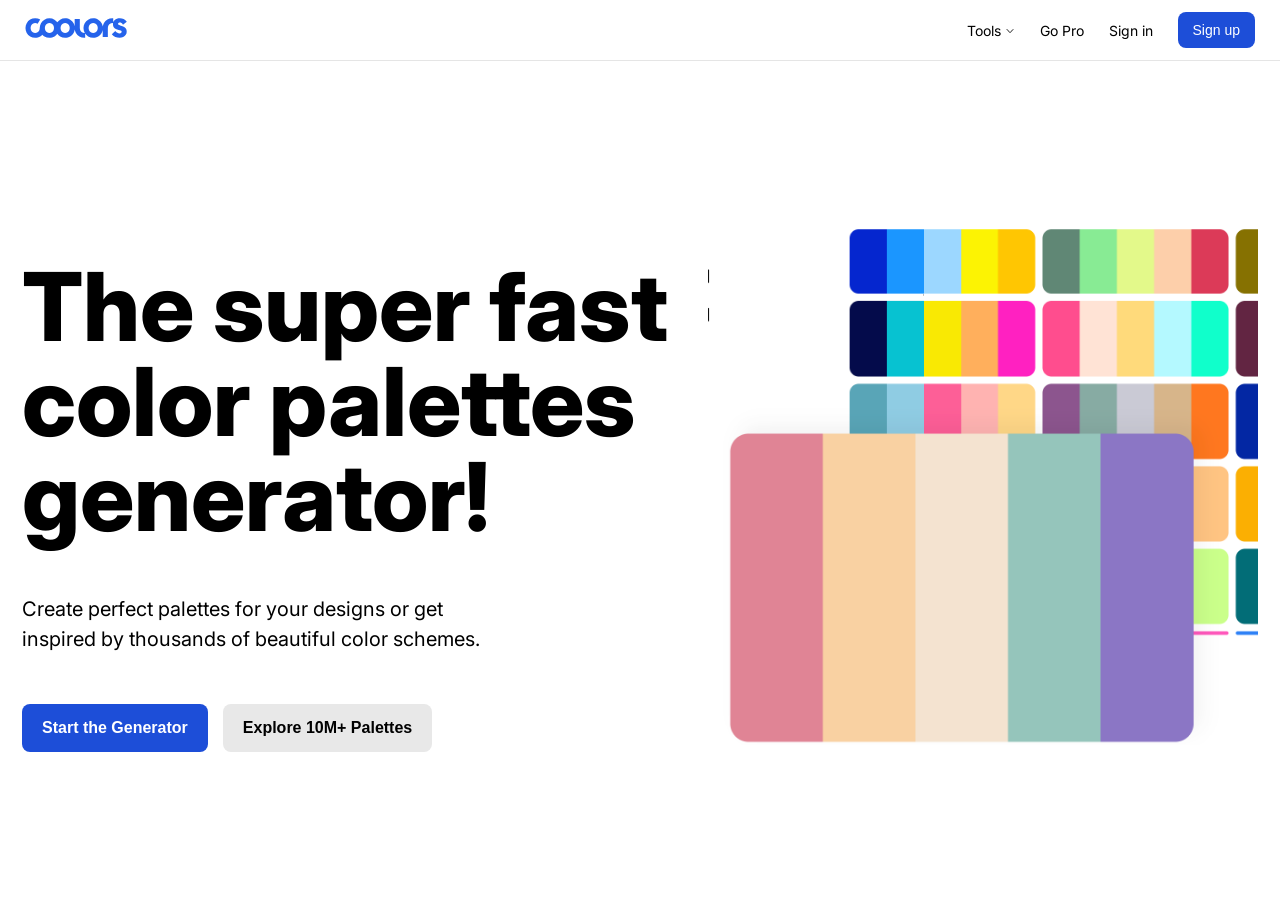
==== default.html @ cf5dc48a "first commit" ====
<!DOCTYPE html>
<html lang="en">

<head>
    <title>Coolors - The super fast color palettes generator!</title>
    <link rel="stylesheet" href="./style.css" >
    <link rel="preconnect" href="https://fonts.googleapis.com">
<link rel="preconnect" href="https://fonts.gstatic.com" crossorigin>
<link href="https://fonts.googleapis.com/css2?family=Inter:ital,opsz,wght@0,14..32,100..900;1,14..32,100..900&display=swap" rel="stylesheet">
</head>

<body>
    <header> 
        <div class="logo"> <img src="./images/logo.svg" alt="logo" > </div>
        <div class="navs">
            <nav> Tools  <img class="down" src="./images/down-arrow.png" width="10xp"> </nav>
            <nav> Go Pro </nav>
            <nav> Sign in </nav>
            <button> Sign up </button>
        </div> 
    </header>

    <main>
        <section class="herosection">
            <div class="herotext">
                <h1> The super fast <br>
                color palettes <br>
                generator! </h1>
                <p> Create perfect palettes for your designs or get <br> 
                inspired by thousands of beautiful color schemes. </p>
                <div class="herobutton">
                <button class="activebutton"> Start the Generator </button>
                <button class="inactivebutton"> Explore 10M+ Palettes </button>
                </div> 
            </div>
            <div class="heroimage">
                <img src="./images/hero.png" alt="Hero image">
            </div>
        </section>
    </main>







</body>

</html>
---- style.css ----
body{
    margin: 0;
    font-family: "Inter", sans-serif;
}

header{
    /* background-color: green; */
    display: flex;
    justify-content: space-between;
    padding: 12px 25px;
    align-items: center;
    border-bottom: 1px solid #e5e5e5;
}

.logo{
    width: 120px;
}

.navs{
    /* background-color: black; */
    display: flex;
    gap: 25px;
    cursor: pointer;
    align-items: center;
    font-size: 14px;
}

button{
padding: 10px 15px;
font-size: 14px;
border-radius: 8px;
border: none;
color: white;
background-color: #1D4ED8;
cursor: pointer;
/* font-weight: 600; */
}

.herosection{
display: flex;
justify-content: center;
gap: 40px;
align-items: center;
min-height: 90vh;

/* background-color: maroon; */
/* padding: 0 20px 0 50px; */
}

.herotext {
    display: flex;
    flex-direction: column;
    gap: 50px;
}

h1{
    font-size: 95px;
    line-height: 1;
    font-weight: 800;
    /* background-color: green; */
    margin-bottom: 0;

}
p{
    font-size: 20px;
    line-height: 1.5;
    /* background-color: red; */
    margin: 0;
}

.herobutton {
    display: flex;
    gap: 15px;
}

.activebutton{
padding: 15px 20px;
font-weight: bold;
font-size: 16px;
}

.inactivebutton{
padding: 15px 20px;
font-weight: bold;
font-size: 16px;
background-color: #E8E8E8;
color: black;
}

.heroimage{
    width: 550px;
}

.heroimage img {
    /* background-color: black; */
    width: 100%;
    height: auto;
}
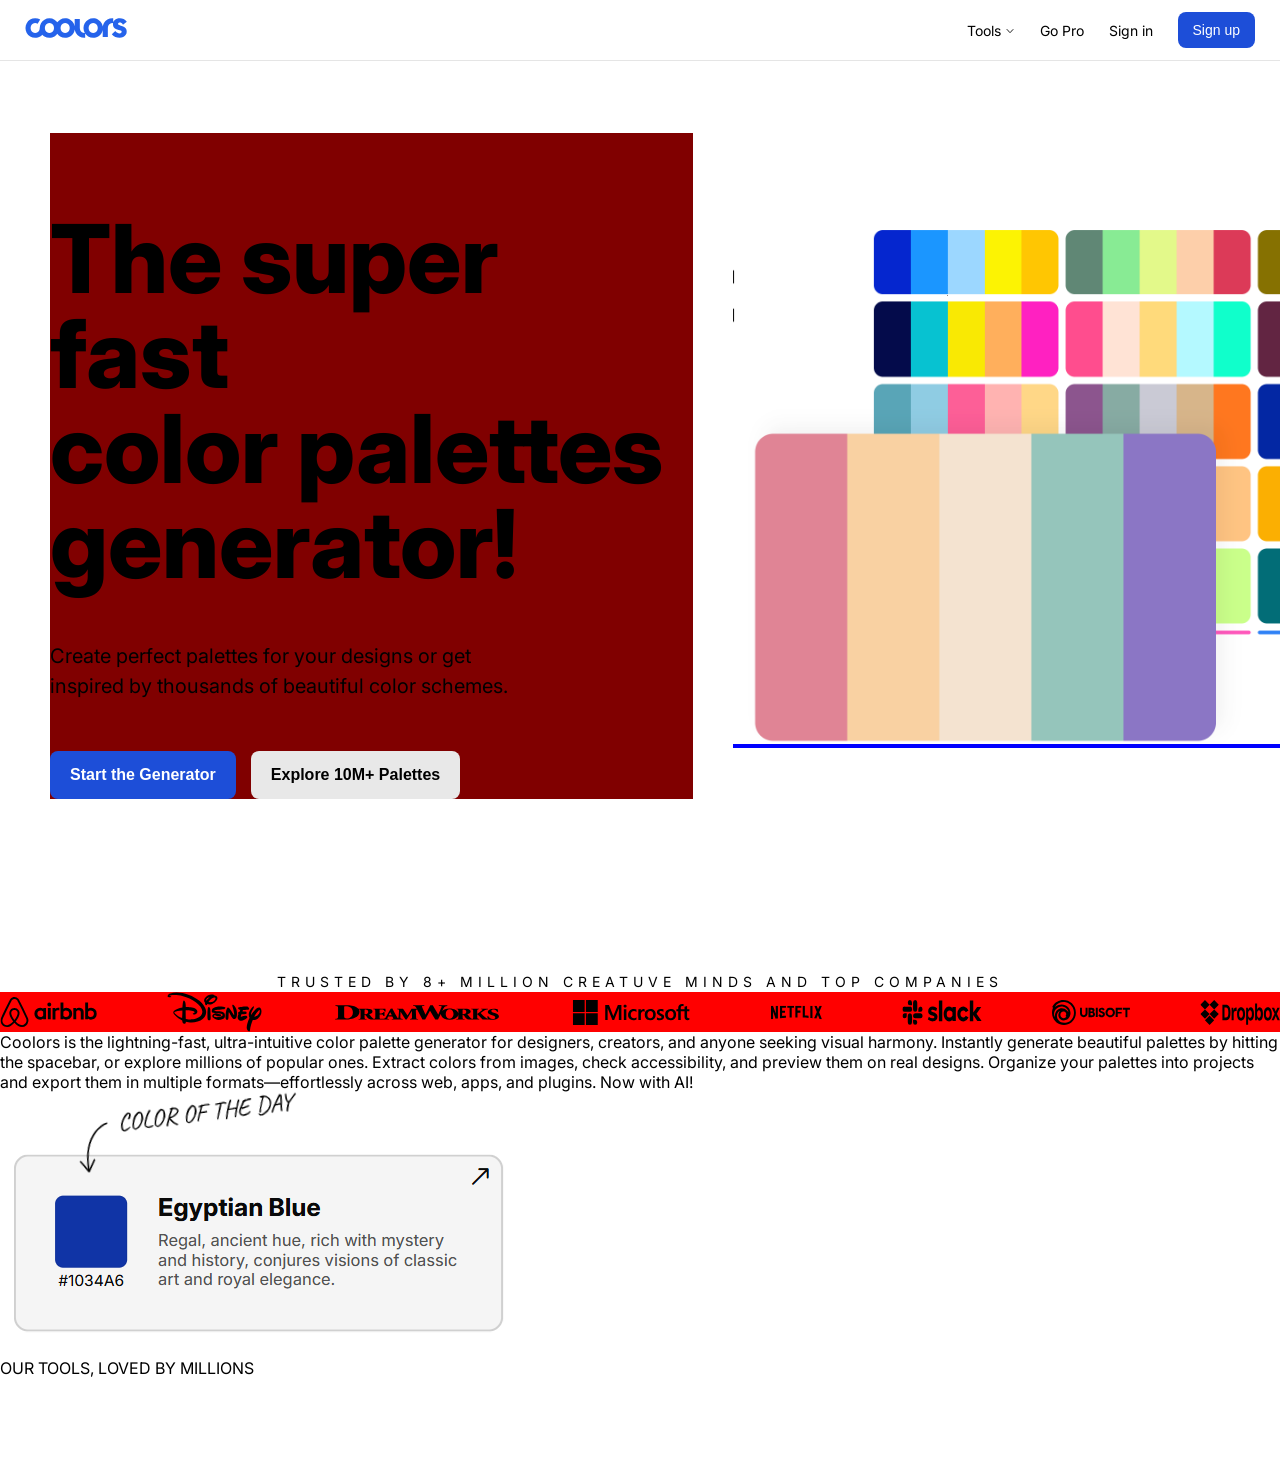
==== commit 22bb7b4e: "continued styling of the webpage" ====
--- a/default.html
+++ b/default.html
@@ -37,7 +37,40 @@
                 <img src="./images/hero.png" alt="Hero image">
             </div>
         </section>
+
+        <section class="partners">
+            <div class="headingtext">
+                <p> TRUSTED BY 8+ MILLION CREATUVE MINDS AND TOP COMPANIES </p>
+            </div>
+            <div class="movingbrands">
+                <img src="./images/airbnb.svg" alt="airbnb" width="100px" height="30px">
+                <img src="./images/disney.svg" alt="disney" width="100px" height="40px">
+                <img src="./images/dreamwork.svg" alt="dreamwork" width="170px" height="40px">
+                <img src="./images/microsoft.svg" alt="microsoft" width="120px" height="25px">
+                <img src="./images/netflix.svg" alt="netflix" width="80px" height="25px">
+                <img src="./images/slack.svg" alt="slack" width="80px" height="25px">
+                <img src="./images/ubisoft.svg" alt="ubisoft" width="80px" height="25px">
+                <img src="./images/dropbox.svg" alt="dropbox" width="80px" height="25px">
+            </div>
+            <div class="partnerbody">
+                  <div class="partnercopy">
+                    Coolors is the lightning-fast, ultra-intuitive color palette generator for designers, creators, and anyone seeking visual harmony. Instantly generate beautiful palettes by hitting the spacebar, or explore millions of popular ones. Extract colors from images, check accessibility, and preview them on real designs. Organize your palettes into projects and export them in multiple formats—effortlessly across web, apps, and plugins. Now with AI!
+                </div>
+                <div class="partnersimage">
+                    <img src="./images/partnersimage.png">
+                </div>
+            </div>
+            <div>
+                OUR TOOLS, LOVED BY MILLIONS
+            </div>
+        </section>
+
+
+
     </main>
+
+
+
 
 
 
--- a/style.css
+++ b/style.css
@@ -42,7 +42,6 @@
 gap: 40px;
 align-items: center;
 min-height: 90vh;
-
 /* background-color: maroon; */
 /* padding: 0 20px 0 50px; */
 }
@@ -51,6 +50,8 @@
     display: flex;
     flex-direction: column;
     gap: 50px;
+    background-color: maroon;
+    margin-left: 50px;
 }
 
 h1{
@@ -89,10 +90,33 @@
 
 .heroimage{
     width: 550px;
+    background-color: blue
 }
 
 .heroimage img {
     /* background-color: black; */
     width: 100%;
     height: auto;
-} +} 
+
+.partners{
+    margin: 100px 0;
+
+}
+
+.movingbrands{
+    display: flex;
+    align-items: center;
+    gap: 70px;
+    background-color: red;
+}
+
+.headingtext{
+    font-size: 12px;
+    /* background-color: #1D4ED8; */
+    text-align: center;
+}
+.headingtext p{
+    font-size: 14px;
+    letter-spacing: 5px;
+}   
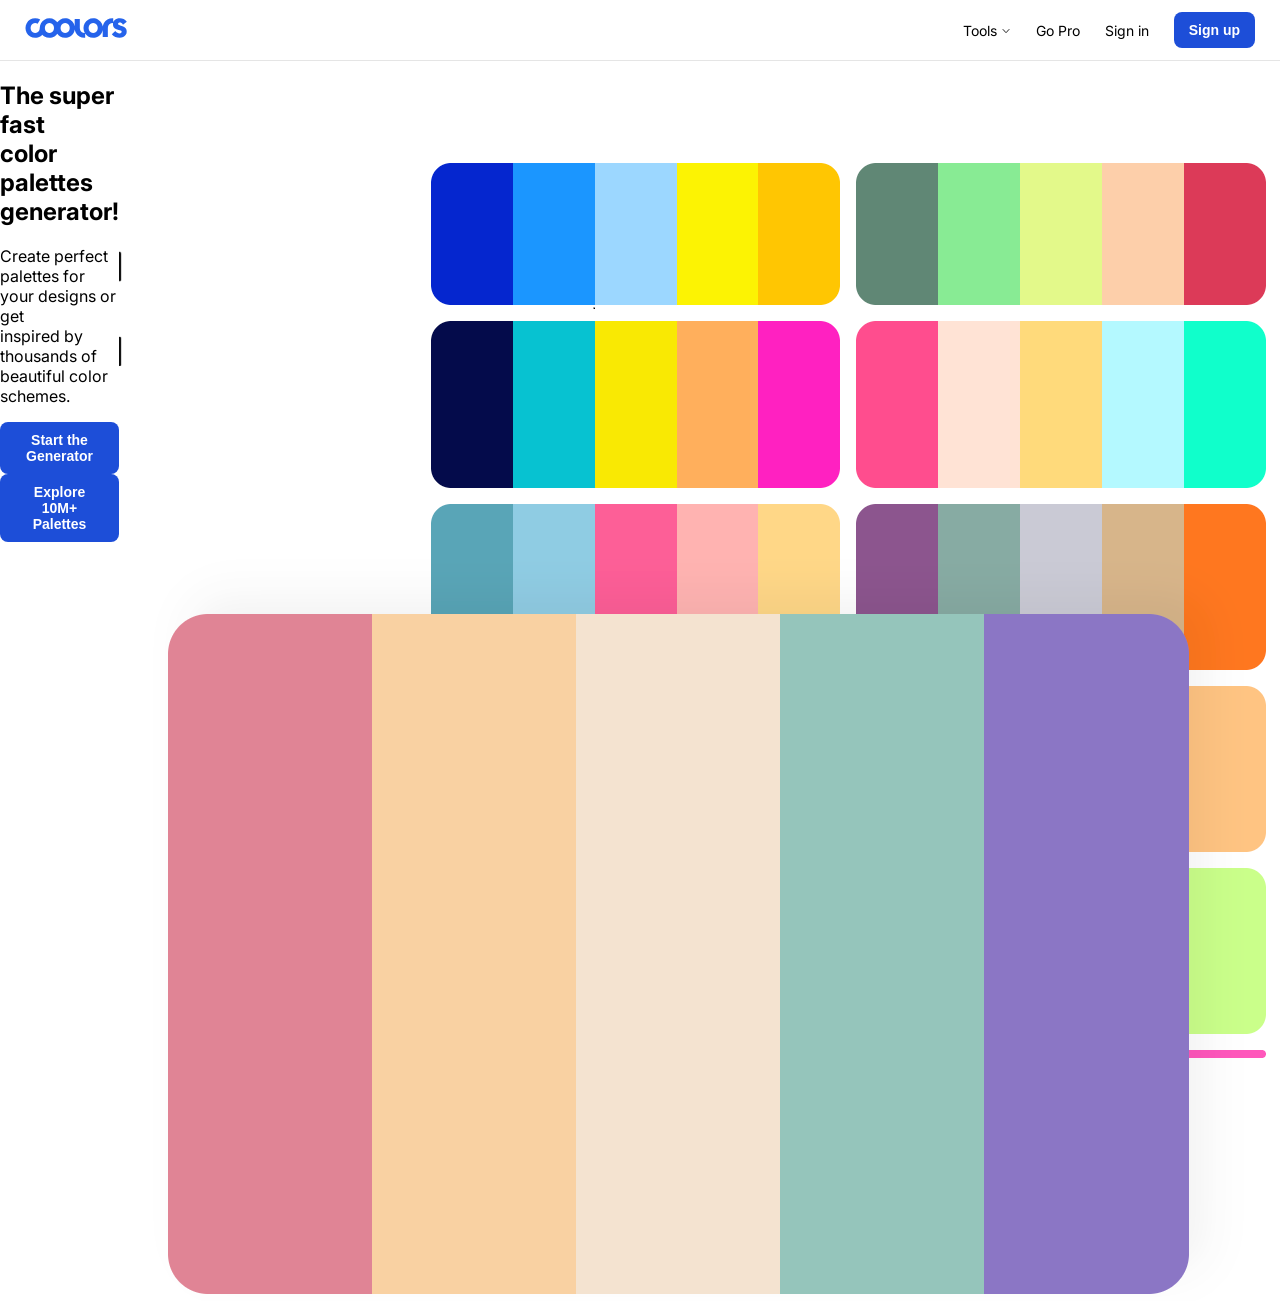
==== commit 308ef106: "Update assignment with corrections and responsiveness" ====
--- a/default.html
+++ b/default.html
@@ -10,6 +10,8 @@
 </head>
 
 <body>
+
+ <!-- Header -->
     <header> 
         <div class="logo"> <img src="./images/logo.svg" alt="logo" > </div>
         <div class="navs">
@@ -17,9 +19,12 @@
             <nav> Go Pro </nav>
             <nav> Sign in </nav>
             <button> Sign up </button>
-        </div> 
+        </div>
+        <img class="hamburger" src="./icons/hamburger.png" alt="hamburger">
     </header>
+<!-- Header -->
 
+<!-- Hero Section -->
     <main>
         <section class="herosection">
             <div class="herotext">
@@ -33,12 +38,13 @@
                 <button class="inactivebutton"> Explore 10M+ Palettes </button>
                 </div> 
             </div>
-            <div class="heroimage">
+            <class="heroimage">
                 <img src="./images/hero.png" alt="Hero image">
-            </div>
+            
         </section>
+<!-- Hero Section -->
 
-        <section class="partners">
+        <!-- <section class="partners">
             <div class="headingtext">
                 <p> TRUSTED BY 8+ MILLION CREATUVE MINDS AND TOP COMPANIES </p>
             </div>
@@ -67,7 +73,7 @@
 
 
 
-    </main>
+    </main>  -->
 
 
 
--- a/style.css
+++ b/style.css
@@ -33,17 +33,37 @@
 color: white;
 background-color: #1D4ED8;
 cursor: pointer;
-/* font-weight: 600; */
+font-weight: 600;
 }
 
+.hamburger{
+    width: 25px;
+    display: none;
+}
+
+@media (max-width: 768px)
+{
+  .navs {display: none;}
+  .hamburger {display: block;}
+}
+
+
 .herosection{
+    display: flex;
+}
+
+.heroimage{
+    width: 550px;
+}
+
+/* .herosection{
 display: flex;
 justify-content: center;
 gap: 40px;
 align-items: center;
 min-height: 90vh;
-/* background-color: maroon; */
-/* padding: 0 20px 0 50px; */
+background-color: maroon;
+padding: 0 20px 0 50px;
 }
 
 .herotext {
@@ -58,14 +78,14 @@
     font-size: 95px;
     line-height: 1;
     font-weight: 800;
-    /* background-color: green; */
+    background-color: green;
     margin-bottom: 0;
 
 }
 p{
     font-size: 20px;
     line-height: 1.5;
-    /* background-color: red; */
+    background-color: red;
     margin: 0;
 }
 
@@ -94,7 +114,7 @@
 }
 
 .heroimage img {
-    /* background-color: black; */
+    background-color: black;
     width: 100%;
     height: auto;
 } 
@@ -113,10 +133,10 @@
 
 .headingtext{
     font-size: 12px;
-    /* background-color: #1D4ED8; */
+    background-color: #1D4ED8;
     text-align: center;
 }
 .headingtext p{
     font-size: 14px;
     letter-spacing: 5px;
-}   + } */
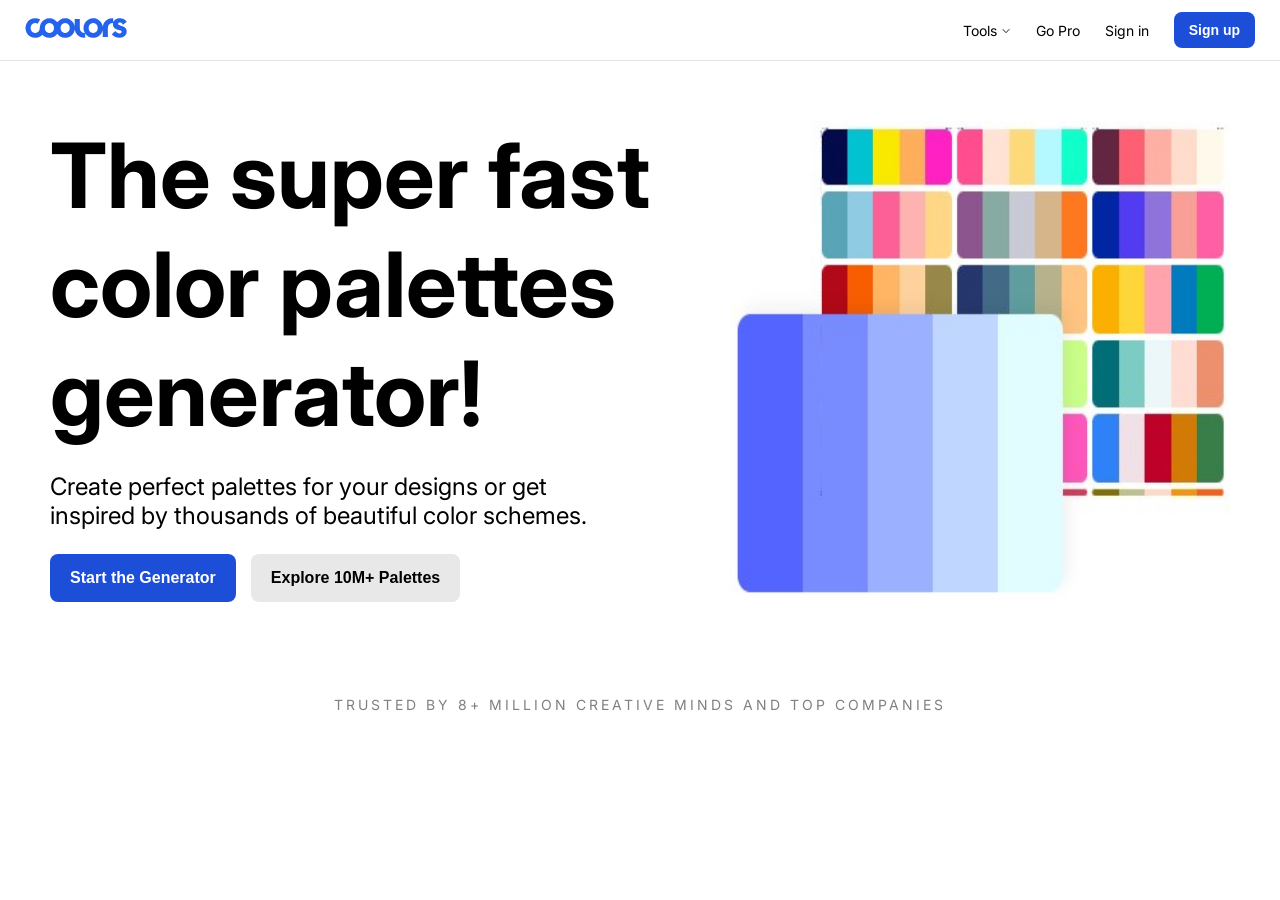
==== commit 212e0aa3: "continued styling of the webpage" ====
--- a/default.html
+++ b/default.html
@@ -1,5 +1,6 @@
 <!DOCTYPE html>
 <html lang="en">
+
 
 <head>
     <title>Coolors - The super fast color palettes generator!</title>
@@ -8,6 +9,7 @@
 <link rel="preconnect" href="https://fonts.gstatic.com" crossorigin>
 <link href="https://fonts.googleapis.com/css2?family=Inter:ital,opsz,wght@0,14..32,100..900;1,14..32,100..900&display=swap" rel="stylesheet">
 </head>
+
 
 <body>
 
@@ -24,6 +26,7 @@
     </header>
 <!-- Header -->
 
+
 <!-- Hero Section -->
     <main>
         <section class="herosection">
@@ -38,16 +41,21 @@
                 <button class="inactivebutton"> Explore 10M+ Palettes </button>
                 </div> 
             </div>
-            <class="heroimage">
-                <img src="./images/hero.png" alt="Hero image">
-            
+            <div class="heroimage">
+                <img src="./images/hero.jpg" alt="Hero image">
+            </div>
         </section>
 <!-- Hero Section -->
 
+
+<!-- Partners -->
+  <div class="headingtext">
+                <p> TRUSTED BY 8+ MILLION CREATIVE MINDS AND TOP COMPANIES </p>
+            </div>
+
+
         <!-- <section class="partners">
-            <div class="headingtext">
-                <p> TRUSTED BY 8+ MILLION CREATUVE MINDS AND TOP COMPANIES </p>
-            </div>
+           
             <div class="movingbrands">
                 <img src="./images/airbnb.svg" alt="airbnb" width="100px" height="30px">
                 <img src="./images/disney.svg" alt="disney" width="100px" height="40px">
--- a/style.css
+++ b/style.css
@@ -3,6 +3,8 @@
     font-family: "Inter", sans-serif;
 }
 
+
+/* HEADER */
 header{
     /* background-color: green; */
     display: flex;
@@ -41,102 +43,89 @@
     display: none;
 }
 
-@media (max-width: 768px)
+@media (max-width: 500px)
 {
   .navs {display: none;}
   .hamburger {display: block;}
 }
+/* HEADER */
 
 
+/* HERO SECTION */
 .herosection{
     display: flex;
+    justify-content: center;
+    gap: 80px;
+    align-content: center;
+    margin: 60px 0;
+    flex-wrap: wrap;
+}
+
+.herotext{
+    gap: 20px;
+    /* background-color: red; */
+
+
+    h1{ font-size: 90px;
+    margin: 0;}
+
+    p{
+        font-size: 24px;}
+
+    .herobutton {
+    display: flex;
+    gap: 15px;}
+
+    .activebutton{
+    padding: 15px 20px;
+    font-weight: bold;
+    font-size: 16px; }
+
+    .inactivebutton{
+    padding: 15px 20px;
+    font-weight: bold;
+    font-size: 16px;
+    background-color: #E8E8E8;
+    color: black;}
 }
 
 .heroimage{
-    width: 550px;
+    width: 500px;
+    background-color: black;
+
+    img{
+        width: 100%;
+        display: block;
+        height: 100%;
+    }
 }
 
-/* .herosection{
-display: flex;
-justify-content: center;
-gap: 40px;
-align-items: center;
-min-height: 90vh;
-background-color: maroon;
-padding: 0 20px 0 50px;
+@media (max-width: 500px)
+{
+    .herotext{ 
+        text-align: center;
+        h1{ font-size: 50px;}
+        p{ font-size: 16px; line-height: 1.3;}
+    }
+    .heroimage{ width: 400px}
+}
+/* HERO SECTION */ 
+
+
+/* PARTNERS SECTION */
+.headingtext{
+    font-size: 14px;
+    margin: 80px 0;
+    /* background-color: red; */
+    display: flex;
+    justify-content: center;
+    letter-spacing: 3px;
+    color: #808080;
 }
 
-.herotext {
-    display: flex;
-    flex-direction: column;
-    gap: 50px;
-    background-color: maroon;
-    margin-left: 50px;
-}
-
-h1{
-    font-size: 95px;
-    line-height: 1;
-    font-weight: 800;
-    background-color: green;
-    margin-bottom: 0;
-
-}
-p{
-    font-size: 20px;
-    line-height: 1.5;
-    background-color: red;
-    margin: 0;
-}
-
-.herobutton {
-    display: flex;
-    gap: 15px;
-}
-
-.activebutton{
-padding: 15px 20px;
-font-weight: bold;
-font-size: 16px;
-}
-
-.inactivebutton{
-padding: 15px 20px;
-font-weight: bold;
-font-size: 16px;
-background-color: #E8E8E8;
-color: black;
-}
-
-.heroimage{
-    width: 550px;
-    background-color: blue
-}
-
-.heroimage img {
-    background-color: black;
-    width: 100%;
-    height: auto;
-} 
-
-.partners{
-    margin: 100px 0;
-
-}
-
-.movingbrands{
-    display: flex;
-    align-items: center;
-    gap: 70px;
-    background-color: red;
-}
-
-.headingtext{
-    font-size: 12px;
-    background-color: #1D4ED8;
-    text-align: center;
-}
-.headingtext p{
-    font-size: 14px;
-    letter-spacing: 5px;
- } */+@media (max-width: 500px)
+{
+    .headingtext{
+        font-size: 8px;
+        letter-spacing: 2px;}
+}
